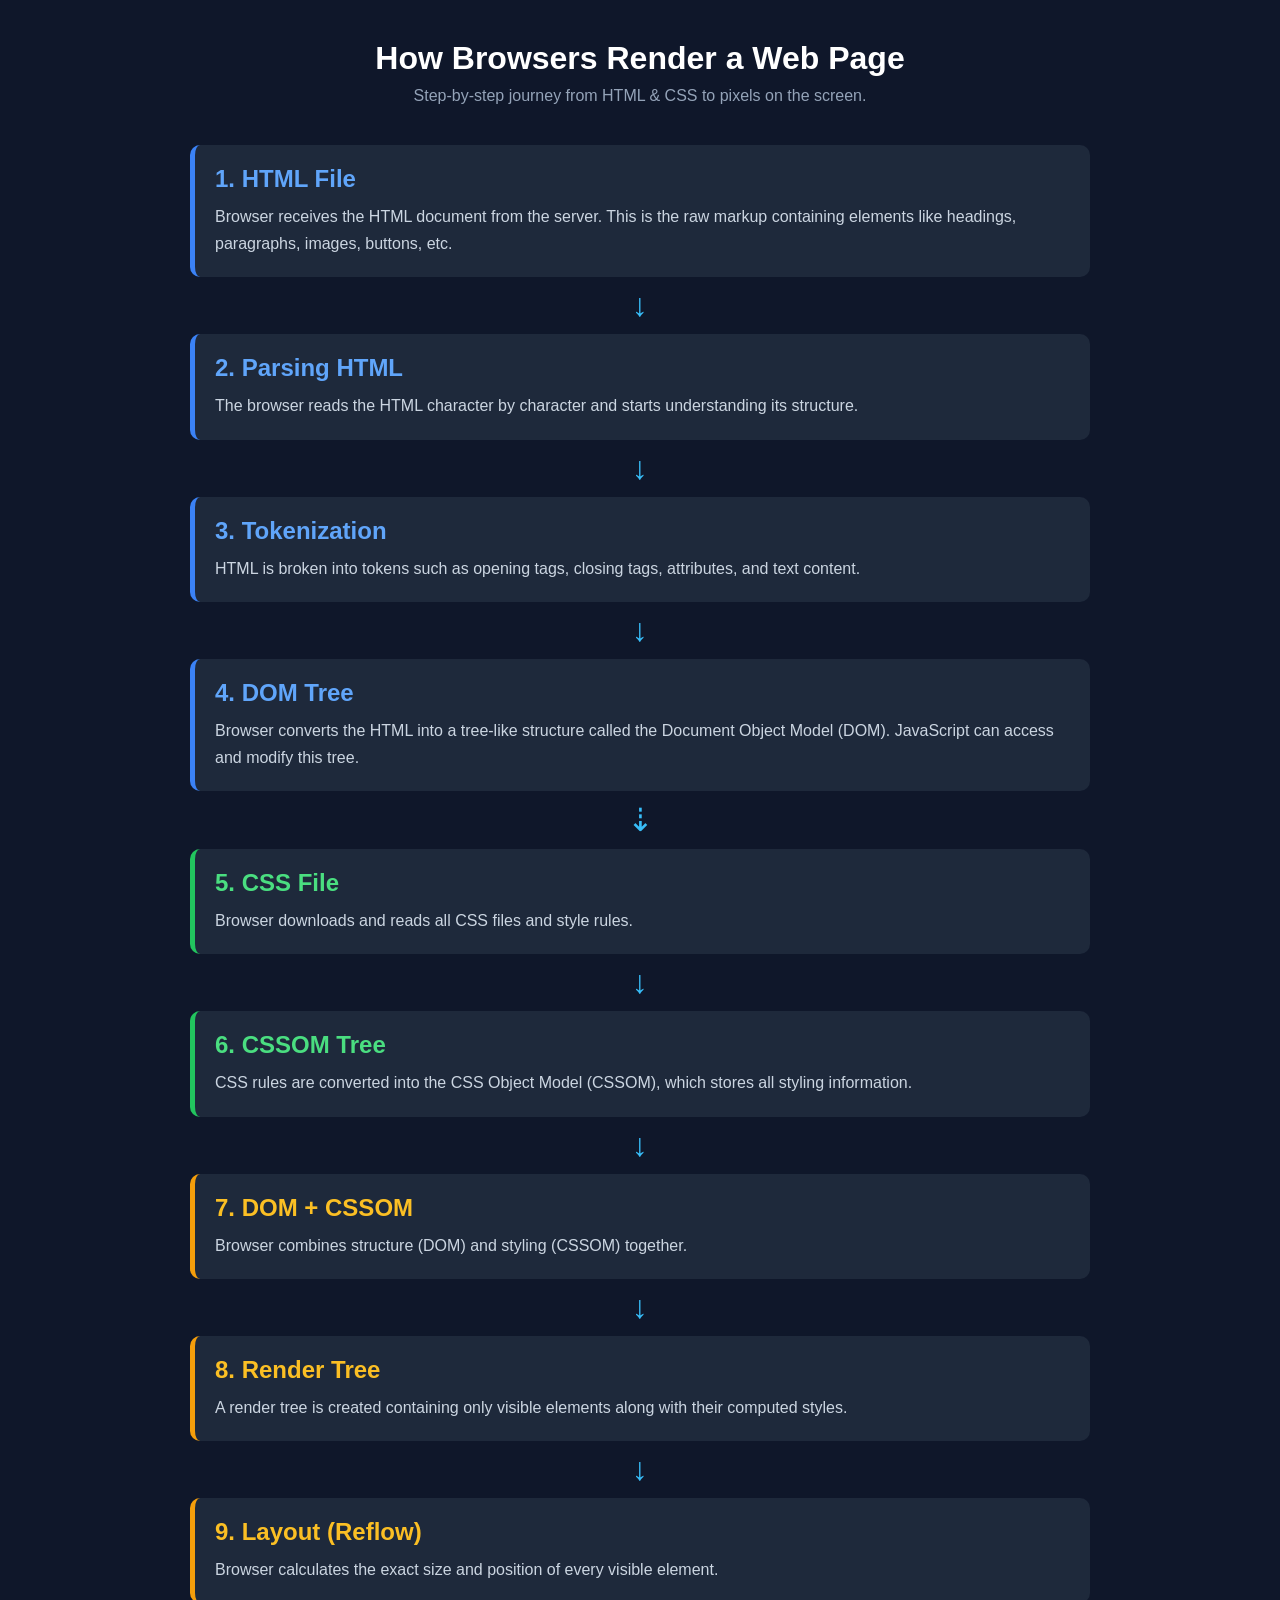
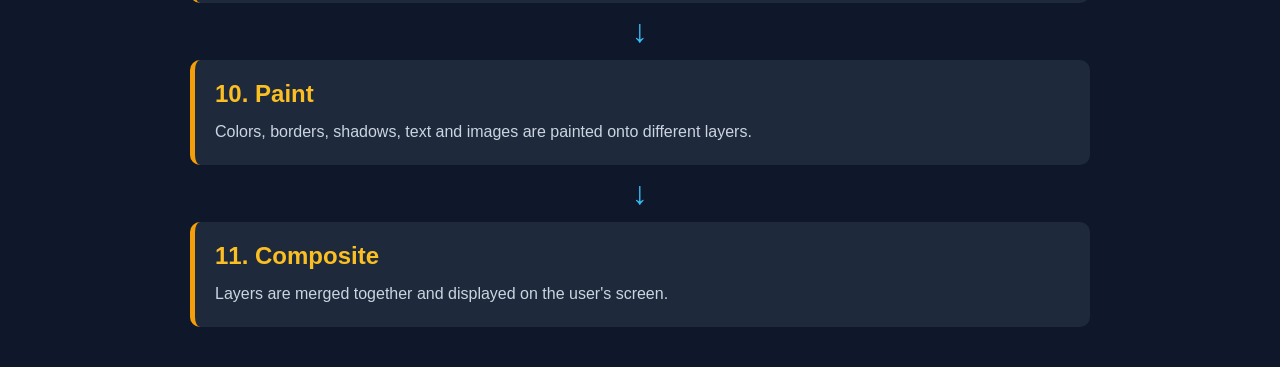
==== browsing.html @ 493a514d "message" ====
<!DOCTYPE html>
<html lang="en">
<head>
    <meta charset="UTF-8">
    <meta name="viewport" content="width=device-width, initial-scale=1.0">
    <title>Browser Rendering Flow</title>
    <link rel="stylesheet" href="style2.css">
</head>
<body>

    <div class="container">

        <h1>How Browsers Render a Web Page</h1>
        <p class="subtitle">
            Step-by-step journey from HTML & CSS to pixels on the screen.
        </p>

        <div class="flow">

            <div class="card">
                <h2>1. HTML File</h2>
                <p>
                    Browser receives the HTML document from the server.
                    This is the raw markup containing elements like
                    headings, paragraphs, images, buttons, etc.
                </p>
            </div>

            <div class="arrow">↓</div>

            <div class="card">
                <h2>2. Parsing HTML</h2>
                <p>
                    The browser reads the HTML character by character
                    and starts understanding its structure.
                </p>
            </div>

            <div class="arrow">↓</div>

            <div class="card">
                <h2>3. Tokenization</h2>
                <p>
                    HTML is broken into tokens such as opening tags,
                    closing tags, attributes, and text content.
                </p>
            </div>

            <div class="arrow">↓</div>

            <div class="card">
                <h2>4. DOM Tree</h2>
                <p>
                    Browser converts the HTML into a tree-like structure
                    called the Document Object Model (DOM).
                    JavaScript can access and modify this tree.
                </p>
            </div>

            <div class="arrow split">⇣</div>

            <div class="card css-card">
                <h2>5. CSS File</h2>
                <p>
                    Browser downloads and reads all CSS files and
                    style rules.
                </p>
            </div>

            <div class="arrow">↓</div>

            <div class="card css-card">
                <h2>6. CSSOM Tree</h2>
                <p>
                    CSS rules are converted into the CSS Object Model
                    (CSSOM), which stores all styling information.
                </p>
            </div>

            <div class="arrow">↓</div>

            <div class="card final">
                <h2>7. DOM + CSSOM</h2>
                <p>
                    Browser combines structure (DOM) and styling (CSSOM)
                    together.
                </p>
            </div>

            <div class="arrow">↓</div>

            <div class="card final">
                <h2>8. Render Tree</h2>
                <p>
                    A render tree is created containing only visible
                    elements along with their computed styles.
                </p>
            </div>

            <div class="arrow">↓</div>

            <div class="card final">
                <h2>9. Layout (Reflow)</h2>
                <p>
                    Browser calculates the exact size and position
                    of every visible element.
                </p>
            </div>

            <div class="arrow">↓</div>

            <div class="card final">
                <h2>10. Paint</h2>
                <p>
                    Colors, borders, shadows, text and images are
                    painted onto different layers.
                </p>
            </div>

            <div class="arrow">↓</div>

            <div class="card final">
                <h2>11. Composite</h2>
                <p>
                    Layers are merged together and displayed on
                    the user's screen.
                </p>
            </div>

        </div>

    </div>

</body>
</html>
---- style2.css ----
*{
    margin:0;
    padding:0;
    box-sizing:border-box;
}

body{
    background:#0f172a;
    color:white;
    font-family:Arial, sans-serif;
    padding:40px 20px;
}

.container{
    max-width:900px;
    margin:auto;
}

h1{
    text-align:center;
    margin-bottom:10px;
}

.subtitle{
    text-align:center;
    color:#94a3b8;
    margin-bottom:40px;
}

.flow{
    display:flex;
    flex-direction:column;
    align-items:center;
    gap:10px;
}

.card{
    width:100%;
    background:#1e293b;
    border-left:5px solid #3b82f6;
    padding:20px;
    border-radius:10px;
    transition:.3s;
}

.card:hover{
    transform:translateY(-4px);
}

.card h2{
    margin-bottom:10px;
    color:#60a5fa;
}

.card p{
    line-height:1.7;
    color:#cbd5e1;
}

.arrow{
    font-size:2rem;
    color:#38bdf8;
}

.css-card{
    border-left-color:#22c55e;
}

.css-card h2{
    color:#4ade80;
}

.final{
    border-left-color:#f59e0b;
}

.final h2{
    color:#fbbf24;
}
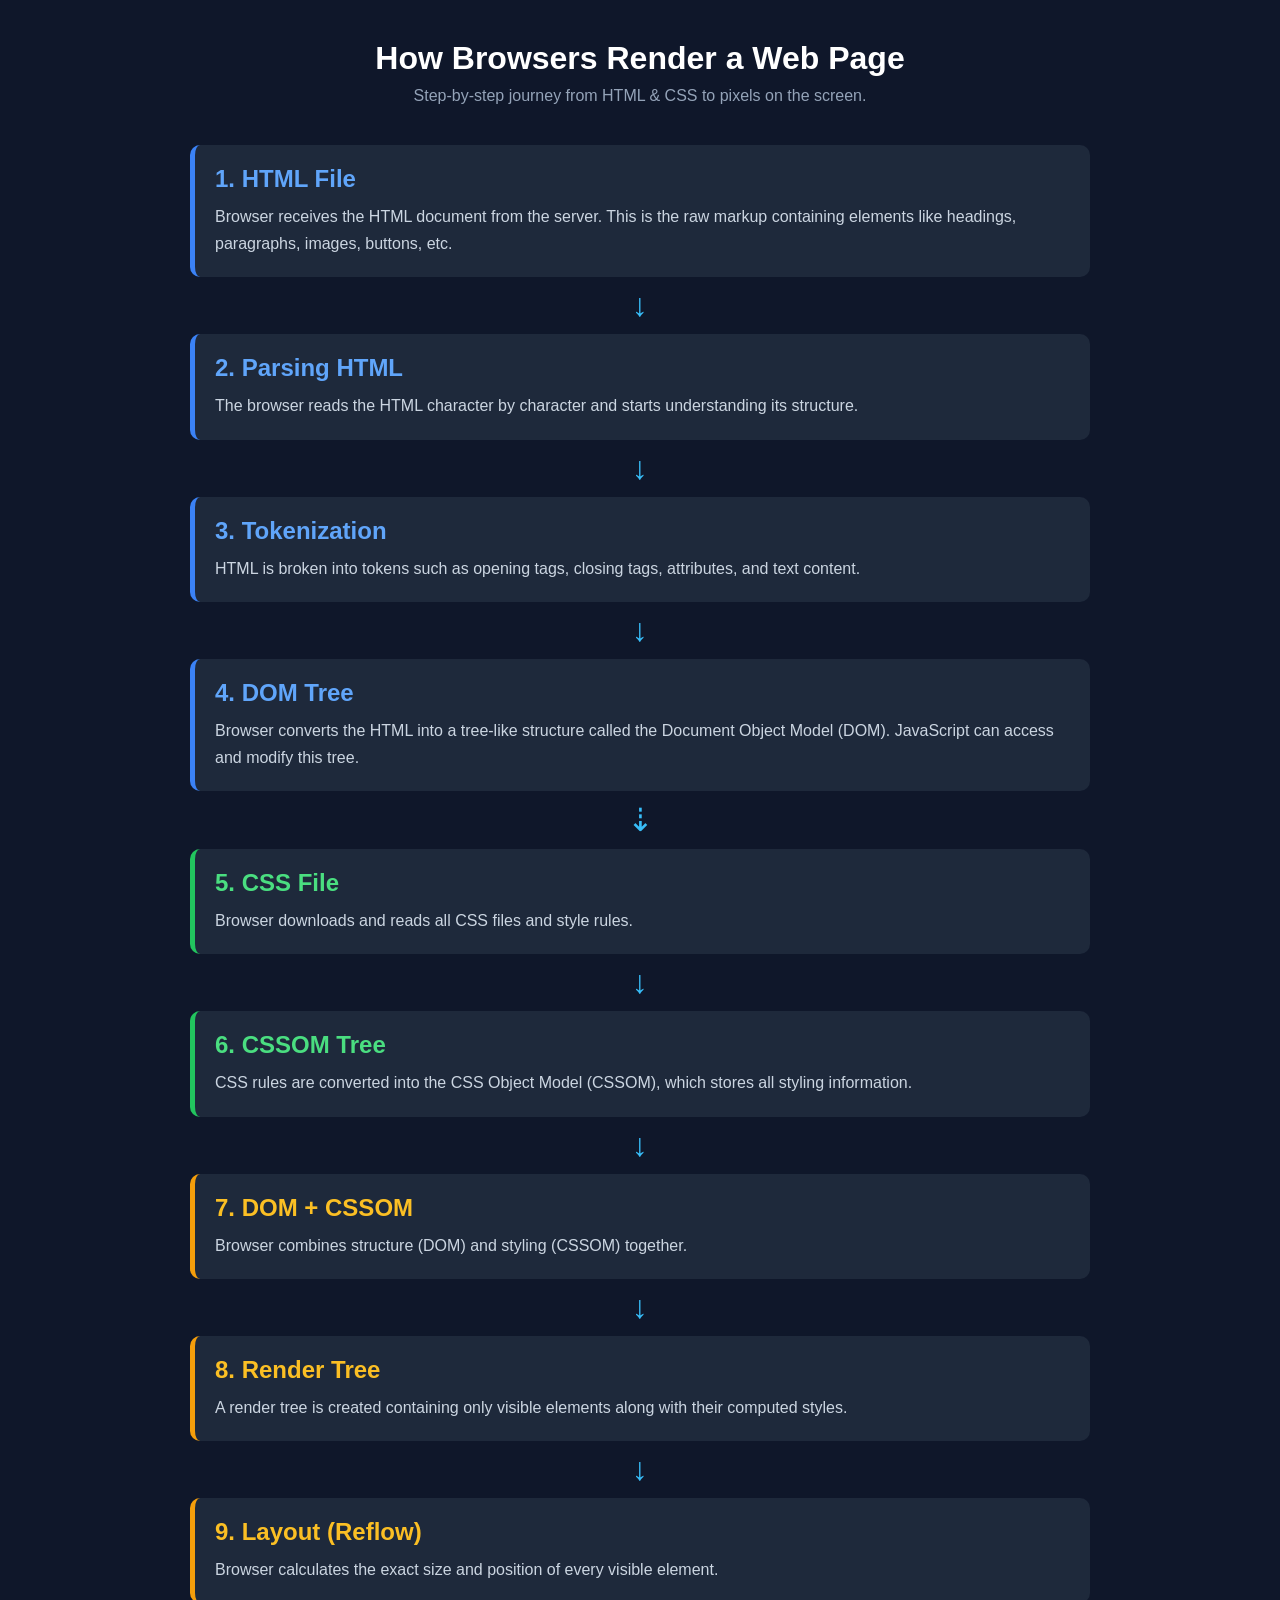
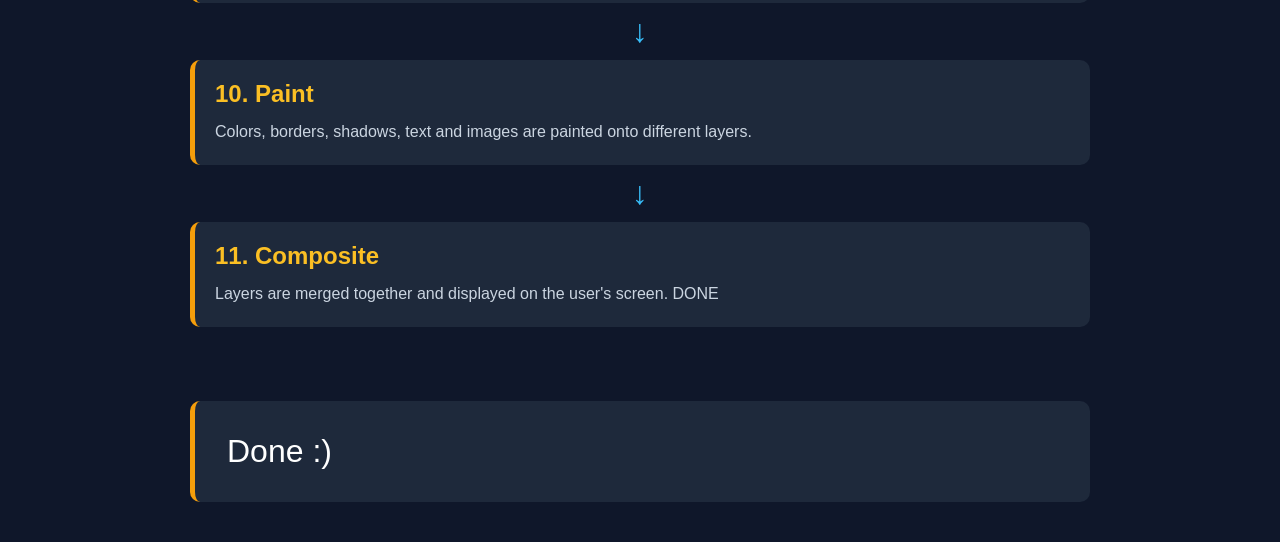
==== commit e502b1c1: "Some Changes" ====
--- a/browsing.html
+++ b/browsing.html
@@ -124,7 +124,12 @@
                 <p>
                     Layers are merged together and displayed on
                     the user's screen.
+                    DONE
                 </p>
+            </div>
+
+            <div style="margin-top: 4rem; padding: 2rem ; font-size: 2rem;" class="card final">
+                Done :)
             </div>
 
         </div>
